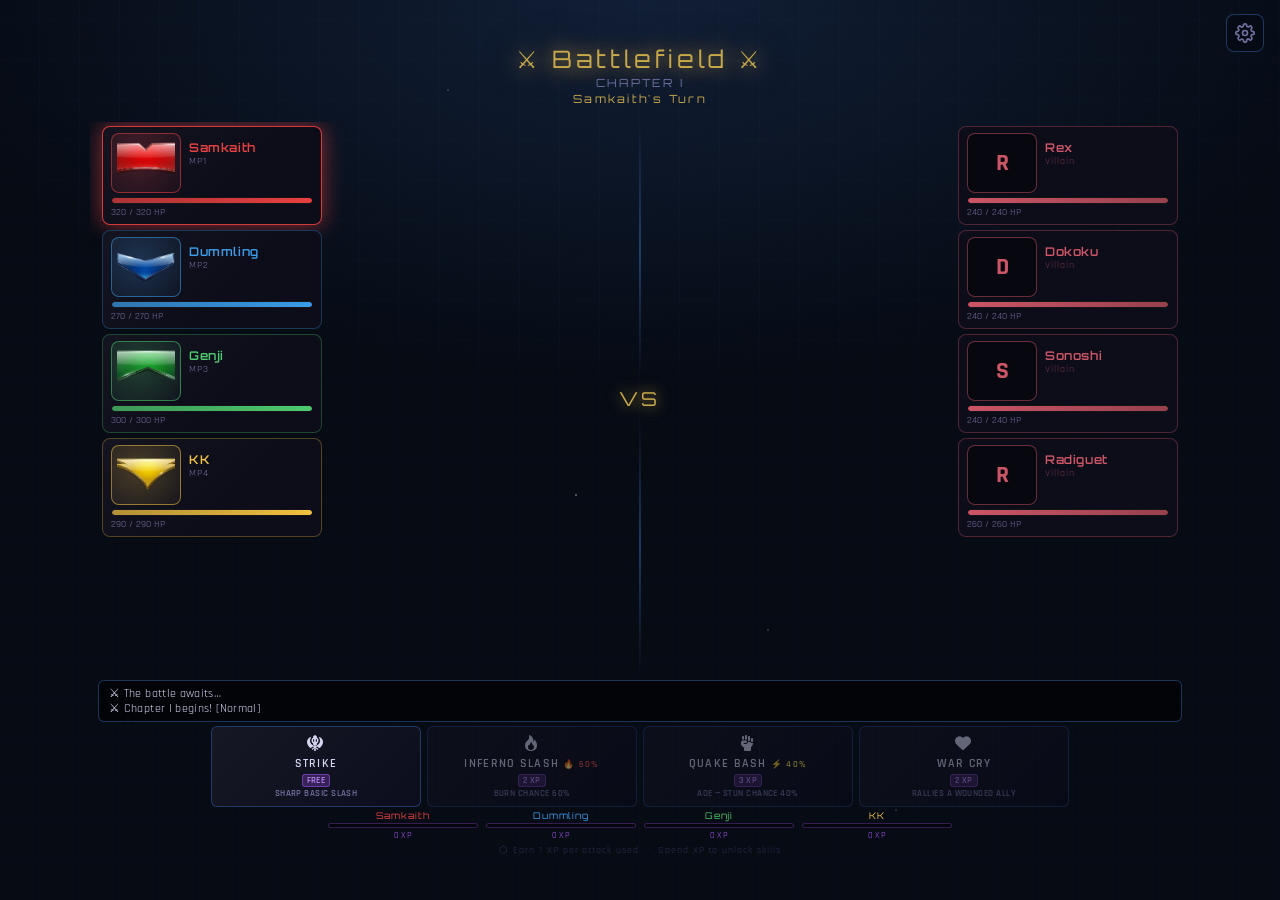
==== game.html @ 6bd19397 "Initial Commit" ====
<!doctype html>
<html lang="en">
<head>
  <meta charset="UTF-8" />
  <meta name="viewport" content="width=device-width, initial-scale=1.0" />
  <title>Battlefield</title>
  <link href="https://fonts.googleapis.com/css2?family=Orbitron:wght@700;900&family=Rajdhani:wght@400;600&display=swap" rel="stylesheet">
  <link rel="stylesheet" href="https://cdn.jsdelivr.net/npm/bootstrap-icons@1.11.3/font/bootstrap-icons.min.css">
  <link rel="stylesheet" href="https://cdnjs.cloudflare.com/ajax/libs/font-awesome/6.5.2/css/all.min.css">
  <link rel="stylesheet" href="style.css">
  
</head>
<body>
  <div id="game-title">⚔ Battlefield ⚔</div>
  <div id="level-display">CHAPTER I</div>
  <div id="turn-indicator">AWAITING BATTLE…</div>
  <div id="target-hint"></div>

  <!-- ARENA -->
  <div id="arena">

    <!-- HERO SIDE -->
    <div class="side-column" id="hero-team">

     
      <div class="static-hero-card" style="border-color:rgba(232,64,64,0.3);">
        <div class="unit-info-row">
          <div class="static-portrait" style="background:radial-gradient(circle at 40% 40%,rgba(232,64,64,0.25),rgba(232,64,64,0.05));border-color:rgba(232,64,64,0.6);"></div>
          <div>
            <div class="unit-name" style="color:#e84040">Samkaith</div>
            <div class="unit-class">MP1</div>
          </div>
        </div>
        <div class="hp-bar-wrap"><div class="static-hp-bar" style="width:100%;background:linear-gradient(90deg,#e84040bb,#e84040);"></div></div>
        <div class="hp-text">320 / 320 HP</div>
      </div>

      <!-- card 2: Dummling -->
      <div class="static-hero-card" style="border-color:rgba(58,155,232,0.3);">
        <div class="unit-info-row">
          <div class="static-portrait" style="background:radial-gradient(circle at 40% 40%,rgba(58,155,232,0.25),rgba(58,155,232,0.05));border-color:rgba(58,155,232,0.6);"></div>
          <div>
            <div class="unit-name" style="color:#3a9be8">Dummling</div>
            <div class="unit-class">MP2</div>
          </div>
        </div>
        <div class="hp-bar-wrap"><div class="static-hp-bar" style="width:100%;background:linear-gradient(90deg,#3a9be8bb,#3a9be8);"></div></div>
        <div class="hp-text">270 / 270 HP</div>
      </div>

      <!-- card 3: Genji -->
      <div class="static-hero-card" style="border-color:rgba(78,203,110,0.3);">
        <div class="unit-info-row">
          <div class="static-portrait" style="background:radial-gradient(circle at 40% 40%,rgba(78,203,110,0.25),rgba(78,203,110,0.05));border-color:rgba(78,203,110,0.6);"></div>
          <div>
            <div class="unit-name" style="color:#4ecb6e">Genji</div>
            <div class="unit-class">MP3</div>
          </div>
        </div>
        <div class="hp-bar-wrap"><div class="static-hp-bar" style="width:100%;background:linear-gradient(90deg,#4ecb6ebb,#4ecb6e);"></div></div>
        <div class="hp-text">300 / 300 HP</div>
      </div>

      <!-- card 4: KK -->
      <div class="static-hero-card" style="border-color:rgba(240,192,64,0.3);">
        <div class="unit-info-row">
          <div class="static-portrait" style="background:radial-gradient(circle at 40% 40%,rgba(240,192,64,0.25),rgba(240,192,64,0.05));border-color:rgba(240,192,64,0.6);"></div>
          <div>
            <div class="unit-name" style="color:#f0c040">KK</div>
            <div class="unit-class">MP4</div>
          </div>
        </div>
        <div class="hp-bar-wrap"><div class="static-hp-bar" style="width:100%;background:linear-gradient(90deg,#f0c040bb,#f0c040);"></div></div>
        <div class="hp-text">290 / 290 HP</div>
      </div>

    </div><!-- /#hero-team -->

    <!-- VS -->
    <div id="vs-divider">
      <div class="vs-line"></div>
      <div class="vs-text">VS</div>
      <div class="vs-line"></div>
    </div>

    <!-- ENEMY SIDE -->
    <div class="side-column" id="enemy-team">

      <!-- Static enemy card: Dark Minion -->
      <div class="static-enemy-card" style="border-color:rgba(204,85,102,0.3);">
        <div class="unit-info-row">
          <div class="static-portrait" style="color:#cc5566;font-family:'Cinzel',serif;font-size:1.4rem;font-weight:700;border-color:rgba(204,85,102,0.4);">R</div>
          <div>
            <div class="unit-name" style="color:#cc5566">Rex</div>
            <div class="unit-class">Villain</div>
          </div>
        </div>
        <div class="hp-bar-wrap"><div class="static-hp-bar" style="width:100%;background:linear-gradient(90deg,var(--hp-green),var(--hp-green)cc);"></div></div>
        <div class="hp-text">240 / 240 HP</div>
      </div>

       <div class="static-enemy-card" style="border-color:rgba(204,85,102,0.3);">
        <div class="unit-info-row">
          <div class="static-portrait" style="color:#cc5566;font-family:'Cinzel',serif;font-size:1.4rem;font-weight:700;border-color:rgba(204,85,102,0.4);">D</div>
          <div>
            <div class="unit-name" style="color:#cc5566">Dokoku</div>
            <div class="unit-class">Villain</div>
          </div>
        </div>
        <div class="hp-bar-wrap"><div class="static-hp-bar" style="width:100%;background:linear-gradient(90deg,var(--hp-green),var(--hp-green)cc);"></div></div>
        <div class="hp-text">240 / 240 HP</div>
      </div>

       <div class="static-enemy-card" style="border-color:rgba(204,85,102,0.3);">
        <div class="unit-info-row">
          <div class="static-portrait" style="color:#cc5566;font-family:'Cinzel',serif;font-size:1.4rem;font-weight:700;border-color:rgba(204,85,102,0.4);">S</div>
          <div>
            <div class="unit-name" style="color:#cc5566">Sonoshi</div>
            <div class="unit-class">Villain</div>
          </div>
        </div>
        <div class="hp-bar-wrap"><div class="static-hp-bar" style="width:100%;background:linear-gradient(90deg,var(--hp-green),var(--hp-green)cc);"></div></div>
        <div class="hp-text">240 / 240 HP</div>
      </div>

       <div class="static-enemy-card" style="border-color:rgba(204,85,102,0.3);">
        <div class="unit-info-row">
          <div class="static-portrait" style="color:#cc5566;font-family:'Cinzel',serif;font-size:1.4rem;font-weight:700;border-color:rgba(204,85,102,0.4);">R</div>
          <div>
            <div class="unit-name" style="color:#cc5566">Radiguet</div>
            <div class="unit-class">Villain</div>
          </div>
        </div>
        <div class="hp-bar-wrap"><div class="static-hp-bar" style="width:100%;background:linear-gradient(90deg,var(--hp-green),var(--hp-green)cc);"></div></div>
        <div class="hp-text">240 / 240 HP</div>
      </div>

    </div>
  </div>

  <!-- ===== BATTLE LOG ===== -->
  <div id="battle-log">
    <div id="log-box">
      <div class="log-line" style="opacity:1;transform:none;">⚔ The battle awaits…</div>
    </div>
  </div>

  <!-- ===== SKILL BAR ===== -->
  <div id="skill-bar">
    <!-- Static skill buttons (always visible, just look inert without JS) -->
    <button class="action-btn" id="btn0">
     <i class="fa-solid fa-khanda"></i>
      <span class="skill-name">Attack</span>
      <span class="xp-cost">FREE</span>
      <span class="skill-desc"></span>
    </button>
    <button class="action-btn" id="btn1">
      <i class="bi bi-fire"></i>
      <span class="skill-name">Skill 1</span>
      <span class="xp-cost">2 XP</span>
      <span class="skill-desc"></span>
    </button>
    <button class="action-btn" id="btn2">
     <i class="fa-solid fa-hand-fist"></i>
      <span class="skill-name">Skill 2</span>
      <span class="xp-cost">3 XP</span>
      <span class="skill-desc"></span>
    </button>
    <button class="action-btn" id="btn3">
      <i class="fa-solid fa-heart"></i>
      <span class="skill-name">Skill 3</span>
      <span class="xp-cost">2 XP</span>
      <span class="skill-desc"></span>
    </button>
  </div>

  <!-- ===== XP PANEL ===== -->
  <div id="xp-panel">
    <div class="hero-xp-wrap">
      <div class="hero-xp-label" style="color:#e84040">Samkaith</div>
      <div class="xp-bar-wrap"><div class="xp-bar" style="width:0%"></div></div>
      <div class="xp-count">0 XP</div>
    </div>
    <div class="hero-xp-wrap">
      <div class="hero-xp-label" style="color:#3a9be8">Dummling</div>
      <div class="xp-bar-wrap"><div class="xp-bar" style="width:0%"></div></div>
      <div class="xp-count">0 XP</div>
    </div>
    <div class="hero-xp-wrap">
      <div class="hero-xp-label" style="color:#4ecb6e">Genji</div>
      <div class="xp-bar-wrap"><div class="xp-bar" style="width:0%"></div></div>
      <div class="xp-count">0 XP</div>
    </div>
    <div class="hero-xp-wrap">
      <div class="hero-xp-label" style="color:#f0c040">KK</div>
      <div class="xp-bar-wrap"><div class="xp-bar" style="width:0%"></div></div>
      <div class="xp-count">0 XP</div>
    </div>
  </div>

  <div id="xp-footer">⬡ Earn 1 XP per attack used &nbsp;·&nbsp; Spend XP to unlock skills</div>


<script src="script.js"></script>
</body>
</html>
---- style.css ----
@import url("https://fonts.googleapis.com/css2?family=Orbitron:wght@700;900&family=Rajdhani:wght@400;600&display=swap");

:root {
  --dark: #060b14;
  --card-bg: rgba(10, 20, 40, 0.85);
  --blue: #4f8ef7;
  --blue-glow: #4f8ef755;
  --border: rgba(79, 142, 247, 0.35);

  --samkaith: #f74f4f;
  --dummling: #4f8ef7;
  --genji: #4ff7a0;
  --kk: #f7e24f;

  --bg: #060b14;
  --panel: #0d0d1a;
  --panel2: #0a0a16;
  --border2: #252545;
  --gold: #c8a84b;
  --gold-light: #f0c060;
  --gold-glow: #f0c060;
  --red: #e84040;
  --green: #4ecb6e;
  --yellow: #f0c040;
  --purple: #a855f7;
  --hp-green: #3ecf6e;
  --hp-red: #e84040;
  --text: #d4d4f0;
  --text-dim: #7070a0;
  --text-muted: #2e2e50;
  --xp-color: #a855f7;
  --xp-glow: #c084fc;

  --silver: #b0bec5;
  --bronze: #cd7c3a;
}

*,
*::before,
*::after {
  box-sizing: border-box;
  margin: 0;
  padding: 0;
}

/* ══════════════════════════════════════════
   BODY — fullscreen, no scroll for game page
   ══════════════════════════════════════════ */
body {
  min-height: 100vh;
  display: flex;
  flex-direction: column;
  align-items: center;
  justify-content: center;
  background-color: var(--dark);
  background-image:
    radial-gradient(
      ellipse 80% 60% at 50% 0%,
      rgba(79, 142, 247, 0.15) 0%,
      transparent 70%
    ),
    repeating-linear-gradient(
      0deg,
      transparent,
      transparent 39px,
      rgba(79, 142, 247, 0.04) 40px
    ),
    repeating-linear-gradient(
      90deg,
      transparent,
      transparent 39px,
      rgba(79, 142, 247, 0.04) 40px
    );
  font-family: "Rajdhani", sans-serif;
  padding: 40px 20px;
}

/* Game page overrides — add class="game-page" to <body> in battlefield.html */
body.game-page {
  height: 100vh;
  max-height: 100vh;
  overflow: hidden;
  justify-content: flex-start;
  padding: 6px 10px;
}

/* Starfield */
body::before {
  content: "";
  position: fixed;
  inset: 0;
  background-image:
    radial-gradient(1px 1px at 20% 30%, white, transparent),
    radial-gradient(1px 1px at 60% 70%, rgba(255,255,255,0.6), transparent),
    radial-gradient(1px 1px at 80% 15%, rgba(255,255,255,0.5), transparent),
    radial-gradient(1px 1px at 10% 80%, rgba(255,255,255,0.4), transparent),
    radial-gradient(1px 1px at 45% 55%, white, transparent),
    radial-gradient(1px 1px at 90% 40%, rgba(255,255,255,0.7), transparent),
    radial-gradient(1px 1px at 35% 10%, rgba(255,255,255,0.5), transparent),
    radial-gradient(1px 1px at 70% 90%, rgba(255,255,255,0.4), transparent);
  pointer-events: none;
  z-index: 0;
}

/* ══════════════════════════════════════════
   ANIMATIONS
   ══════════════════════════════════════════ */
@keyframes fadeUp {
  from { opacity: 0; transform: translateY(16px); }
  to   { opacity: 1; transform: translateY(0); }
}
@keyframes spinSlow {
  to { transform: rotate(360deg); }
}
@keyframes pulse {
  0%,100% { transform: scale(1); opacity: 1; }
  50%      { transform: scale(1.1); opacity: 0.8; }
}

/* ══════════════════════════════════════════
   HEADINGS
   ══════════════════════════════════════════ */
h1 {
  font-family: "Orbitron", sans-serif;
  font-weight: 900;
  font-size: 1.6rem;
  letter-spacing: 0.08em;
  color: #fff;
  text-shadow: 0 0 20px var(--blue), 0 0 40px rgba(79,142,247,0.4);
  margin-bottom: 8px;
  animation: fadeUp 0.7s 0.1s ease both;
}
h1.title {
  font-size: 2rem;
  letter-spacing: 0.06em;
  margin-bottom: 48px;
  animation: fadeUp 0.5s 0.1s ease both;
}

/* ══════════════════════════════════════════
   MENU CARD
   ══════════════════════════════════════════ */
.menu {
  position: relative;
  z-index: 1;
  background: var(--card-bg);
  border: 1px solid var(--border);
  border-radius: 16px;
  padding: 40px 36px 36px;
  width: 320px;
  text-align: center;
  backdrop-filter: blur(16px);
  box-shadow:
    0 0 0 1px rgba(79,142,247,0.1),
    0 0 40px rgba(79,142,247,0.12),
    0 24px 60px rgba(0,0,0,0.6);
  animation: fadeUp 0.7s ease both;
}
.menu::before, .menu::after {
  content: "";
  position: absolute;
  width: 18px; height: 18px;
  border-color: var(--blue); border-style: solid;
}
.menu::before { top:-1px; left:-1px; border-width:2px 0 0 2px; border-radius:2px 0 0 0; }
.menu::after  { bottom:-1px; right:-1px; border-width:0 2px 2px 0; border-radius:0 0 2px 0; }

.subtitle {
  font-size: 0.75rem;
  letter-spacing: 0.25em;
  text-transform: uppercase;
  color: rgba(79,142,247,0.7);
  margin-bottom: 28px;
  animation: fadeUp 0.7s 0.2s ease both;
}

.img-wrapper {
  margin: 0 auto 28px;
  width: 160px; height: 160px;
  border-radius: 50%;
  border: 1.5px solid var(--border);
  display: flex; align-items: center; justify-content: center;
  background: radial-gradient(circle, rgba(79,142,247,0.12) 0%, transparent 70%);
  box-shadow: 0 0 24px var(--blue-glow);
  animation: fadeUp 0.7s 0.3s ease both;
}
.img-wrapper img {
  width: 130px;
  border-radius: 50%;
  filter: drop-shadow(0 0 12px rgba(79,142,247,0.5));
}

/* ══════════════════════════════════════════
   MENU BUTTONS
   ══════════════════════════════════════════ */
ul { list-style:none; display:flex; flex-direction:column; gap:12px; }
li { animation: fadeUp 0.6s ease both; }
li:nth-child(1) { animation-delay: 0.4s; }
li:nth-child(2) { animation-delay: 0.5s; }

.button, input {
  width: 100%;
  padding: 13px 20px;
  font-family: "Orbitron", sans-serif;
  font-weight: 700; font-size: 0.7rem;
  letter-spacing: 0.15em; text-transform: uppercase;
  color: #fff;
  background: linear-gradient(135deg, rgba(79,142,247,0.2) 0%, rgba(79,142,247,0.08) 100%);
  border: 1px solid rgba(79,142,247,0.5);
  border-radius: 8px; cursor: pointer;
  position: relative; overflow: hidden;
  transition: all 0.25s ease;
}
.button::before {
  content: ""; position: absolute; inset: 0;
  background: linear-gradient(135deg, rgba(79,142,247,0.35), rgba(79,142,247,0.1));
  opacity: 0; transition: opacity 0.25s ease;
}
.button:hover {
  border-color: var(--blue);
  box-shadow: 0 0 20px var(--blue-glow), inset 0 0 20px rgba(79,142,247,0.05);
  transform: translateY(-1px); color: #fff;
}
.button:hover::before { opacity: 1; }
.button:active { transform: translateY(0); box-shadow: 0 0 10px var(--blue-glow); }
.button span { position: relative; z-index: 1; }

/* ══════════════════════════════════════════
   HERO CARDS (menu/select pages)
   ══════════════════════════════════════════ */
.hero-row { display:flex; gap:24px; flex-wrap:wrap; justify-content:center; }

.hero-card {
  --accent: var(--blue);
  position: relative; width: 180px;
  background: var(--card-bg);
  border: 1px solid color-mix(in srgb, var(--accent) 30%, transparent);
  border-radius: 14px; padding: 28px 20px 22px;
  text-align: center; backdrop-filter: blur(12px);
  cursor: pointer;
  transition: transform 0.25s ease, box-shadow 0.25s ease, border-color 0.25s ease;
  animation: fadeUp 0.6s ease both;
}
.hero-card:nth-child(1) { animation-delay: 0.2s; }
.hero-card:nth-child(2) { animation-delay: 0.3s; }
.hero-card:nth-child(3) { animation-delay: 0.4s; }
.hero-card:nth-child(4) { animation-delay: 0.5s; }
.hero-card::before, .hero-card::after {
  content: ""; position: absolute;
  width: 12px; height: 12px;
  border-color: var(--accent); border-style: solid; transition: border-color 0.25s;
}
.hero-card::before { top:-1px; left:-1px; border-width:2px 0 0 2px; border-radius:2px 0 0 0; }
.hero-card::after  { bottom:-1px; right:-1px; border-width:0 2px 2px 0; border-radius:0 0 2px 0; }
.hero-card:hover {
  transform: translateY(-6px);
  border-color: color-mix(in srgb, var(--accent) 70%, transparent);
  box-shadow: 0 0 30px color-mix(in srgb, var(--accent) 25%, transparent), 0 16px 40px rgba(0,0,0,0.5);
}
.hero-card.samkaith { --accent: var(--samkaith); }
.hero-card.dummling { --accent: var(--dummling); }
.hero-card.genji    { --accent: var(--genji); }
.hero-card.kk       { --accent: var(--kk); }

.hero-image { width:120px; height:120px; margin:0 auto 16px; display:flex; align-items:center; justify-content:center; }
.hero-image img {
  width:100%; height:100%; object-fit:contain;
  image-rendering: pixelated; image-rendering: crisp-edges;
  transition: transform 0.2s ease, filter 0.2s ease;
}
.hero-card:hover .hero-image img { transform: scale(1.15); }
.hero-card.samkaith:hover .hero-image img { filter: drop-shadow(0 0 18px #ff4d4d); }
.hero-card.dummling:hover .hero-image img { filter: drop-shadow(0 0 18px #4f8ef7); }
.hero-card.genji:hover    .hero-image img { filter: drop-shadow(0 0 18px #4ff7a0); }
.hero-card.kk:hover       .hero-image img { filter: drop-shadow(0 0 18px #ffd54d); }

.hero-card h2 {
  font-family: "Orbitron", sans-serif;
  font-size: 0.85rem; font-weight: 700;
  letter-spacing: 0.1em; color: #fff;
  margin-bottom: 16px; text-transform: uppercase;
}
.hero-card button {
  width: 100%; padding: 9px 0;
  font-family: "Orbitron", sans-serif;
  font-size: 0.65rem; font-weight: 700;
  letter-spacing: 0.2em; text-transform: uppercase;
  color: var(--accent);
  background: color-mix(in srgb, var(--accent) 12%, transparent);
  border: 1px solid color-mix(in srgb, var(--accent) 50%, transparent);
  border-radius: 6px; cursor: pointer;
  transition: background 0.2s ease, box-shadow 0.2s ease, color 0.2s ease;
}
.hero-card button:hover {
  background: color-mix(in srgb, var(--accent) 25%, transparent);
  box-shadow: 0 0 14px color-mix(in srgb, var(--accent) 35%, transparent);
  color: #fff;
}
.hero-card button:active { transform: scale(0.97); }

.back-link {
  margin-top: 44px;
  font-family: "Orbitron", sans-serif;
  font-size: 0.6rem; letter-spacing: 0.25em; text-transform: uppercase;
  color: rgba(79,142,247,0.5); text-decoration: none;
  transition: color 0.2s;
  animation: fadeUp 0.6s 0.6s ease both;
}
.back-link:hover { color: var(--blue); }

/* ══════════════════════════════════════════
   GAME PAGE HEADER
   ══════════════════════════════════════════ */
#game-title {
  font-family: "Orbitron", sans-serif;
  font-size: clamp(0.9rem, 2.2vw, 1.5rem);
  color: var(--gold);
  text-shadow: 0 0 20px var(--gold), 0 0 40px rgba(200,168,75,0.5);
  letter-spacing: 0.15em;
  padding: 4px 0 2px;
  z-index: 1; position: relative;
}
#level-display {
  font-family: "Orbitron", sans-serif;
  font-size: 0.7rem;
  color: var(--text-dim);
  letter-spacing: 0.2em;
  margin-bottom: 2px;
  z-index: 1; position: relative;
}

/* ══════════════════════════════════════════
   TURN INDICATOR
   ══════════════════════════════════════════ */
#turn-indicator {
  font-family: "Orbitron", sans-serif;
  font-size: 0.7rem; letter-spacing: 0.2em;
  color: var(--gold);
  margin-bottom: 2px; text-align: center;
  z-index: 1; position: relative; min-height: 1.1em;
}
#target-hint {
  font-size: 0.7rem; color: var(--hp-red);
  letter-spacing: 0.1em; text-align: center;
  z-index: 1; position: relative;
  min-height: 1.1em; margin-bottom: 2px;
  animation: blinkAnim 0.7s infinite alternate;
}
@keyframes blinkAnim { from { opacity:1; } to { opacity:0.4; } }

/* ══════════════════════════════════════════
   ARENA
   ══════════════════════════════════════════ */
#arena {
  display: flex;
  align-items: stretch;
  justify-content: center;
  gap: 0;
  width: 100%; max-width: 1100px;
  padding: 0 6px;
  z-index: 1; position: relative;
  flex: 1;               /* fills remaining vertical space */
  overflow: hidden;
}

.side-column {
  display: flex;
  flex-direction: column;
  gap: 5px;
  flex: 1;
  padding: 4px 6px;
}
#hero-team  { align-items: flex-start; }
#enemy-team { align-items: flex-end; }

.unit-info-row {
  display: flex; align-items: center;
  gap: 8px; margin-bottom: 4px;
}
.unit-name  { font-family:"Orbitron",sans-serif; font-size:0.75rem; font-weight:600; letter-spacing:0.05em; }
.unit-class { font-size:0.6rem; color:var(--text-dim); letter-spacing:0.1em; }

/* ══════════════════════════════════════════
   HP BAR
   ══════════════════════════════════════════ */
.hp-bar-wrap {
  background: rgba(0,0,0,0.5);
  border-radius: 4px; height: 7px;
  overflow: hidden;
  border: 1px solid rgba(255,255,255,0.05);
}
.hp-bar {
  height: 100%; border-radius: 4px;
  transition: width 0.6s cubic-bezier(0.4,0,0.2,1);
  position: relative;
}
.hp-bar::after {
  content: '';
  position: absolute; top:0; left:0; right:0; height:40%;
  background: rgba(255,255,255,0.2); border-radius:4px;
}
.hp-text { font-size:0.6rem; color:var(--text-dim); margin-top:2px; font-variant-numeric:tabular-nums; }

/* ══════════════════════════════════════════
   VS DIVIDER
   ══════════════════════════════════════════ */
#vs-divider {
  display: flex; flex-direction: column; align-items: center;
  justify-content: center; padding: 0 10px; gap: 6px; z-index: 2;
}
.vs-text {
  font-family:"Orbitron",sans-serif; font-size:1.2rem;
  color:var(--gold); text-shadow:0 0 15px var(--gold); letter-spacing:0.2em;
}
.vs-line {
  width: 2px; flex: 1;
  background: linear-gradient(to bottom, transparent, var(--border), transparent);
  max-height: 260px;
}

/* ══════════════════════════════════════════
   BATTLE LOG
   ══════════════════════════════════════════ */
#battle-log {
  width: 100%; max-width: 1100px;
  padding: 0 8px;
  z-index: 1; position: relative;
  margin: 4px 0;
}
#log-box {
  background: rgba(0,0,0,0.6);
  border: 1px solid var(--border);
  border-radius: 6px; padding: 5px 10px;
  min-height: 36px; max-height: 52px;
  overflow-y: auto;
  font-size: 0.75rem;
  color: var(--text); letter-spacing: 0.03em;
}
.log-line {
  opacity: 0; transform: translateY(4px);
  animation: logFadeIn 0.3s forwards;
}
@keyframes logFadeIn { to { opacity:1; transform:translateY(0); } }

/* ══════════════════════════════════════════
   SKILL BAR
   ══════════════════════════════════════════ */
#skill-bar {
  width: 100%; max-width: 1100px;
  padding: 0 8px 3px;
  z-index: 1; position: relative;
  display: flex; flex-wrap: wrap; gap: 6px; justify-content: center;
}
.action-btn {
  flex: 1 1 140px; max-width: 210px;
  padding: 7px 6px;
  background: rgba(15,15,30,0.9);
  border: 1px solid var(--border); border-radius: 6px;
  color: var(--text); font-family:"Rajdhani",sans-serif;
  font-size: 0.8rem; font-weight: 600; letter-spacing: 0.1em;
  cursor: pointer; position: relative; overflow: hidden;
  transition: all 0.2s; text-transform: uppercase;
}
.action-btn::before {
  content: ''; position: absolute; inset: 0;
  background: linear-gradient(135deg, rgba(255,255,255,0.04), transparent);
  pointer-events: none;
}
.action-btn .skill-icon { font-size:1rem; display:block; margin-bottom:1px; }
.action-btn .skill-name { display:block; font-size:0.75rem; }
.action-btn .skill-desc { display:block; font-size:0.57rem; color:var(--text-dim); letter-spacing:0.05em; margin-top:1px; }
.xp-cost {
  display: inline-block;
  background: rgba(168,85,247,0.25);
  border: 1px solid rgba(168,85,247,0.5);
  border-radius: 3px; padding: 0 4px;
  font-size: 0.55rem; color: var(--xp-glow);
  letter-spacing: 0.05em; margin-top: 2px;
}
.action-btn:hover:not(:disabled) {
  background: rgba(200,168,75,0.1); border-color: var(--gold);
  transform: translateY(-2px); box-shadow: 0 4px 15px rgba(200,168,75,0.2);
}
.action-btn:active:not(:disabled) { transform: translateY(0); }
.action-btn:disabled { opacity: 0.4; cursor: not-allowed; }

/* ══════════════════════════════════════════
   XP PANEL
   ══════════════════════════════════════════ */
#xp-panel {
  display: flex; gap: 8px; flex-wrap: wrap; justify-content: center;
  width: 100%; max-width: 1100px;
  padding: 0 8px 3px;
  z-index: 1; position: relative;
}
.hero-xp-wrap { display:flex; flex-direction:column; align-items:center; gap:2px; flex:1; min-width:70px; max-width:150px; }
.hero-xp-label { font-size:0.57rem; color:var(--text-dim); letter-spacing:0.1em; font-family:"Orbitron",sans-serif; }
.xp-bar-wrap { width:100%; height:5px; background:rgba(0,0,0,0.5); border-radius:4px; border:1px solid rgba(168,85,247,0.3); overflow:hidden; }
.xp-bar { height:100%; background:linear-gradient(90deg,var(--xp-color),var(--xp-glow)); border-radius:4px; transition:width 0.4s cubic-bezier(0.4,0,0.2,1); position:relative; }
.xp-bar::after { content:''; position:absolute; top:0; left:0; right:0; height:40%; background:rgba(255,255,255,0.3); border-radius:4px; }
.xp-count { font-size:0.55rem; color:var(--xp-color); letter-spacing:0.05em; }

#xp-footer {
  width: 100%; max-width: 1100px;
  padding: 0 8px 4px;
  z-index: 1; position: relative; text-align: center;
  font-size: 0.6rem; color: var(--text-muted); letter-spacing: 0.1em;
}

/* ══════════════════════════════════════════
   TARGETING
   ══════════════════════════════════════════ */
@keyframes targetPulse {
  from { box-shadow: 0 0 8px rgba(232,64,64,0.3); }
  to   { box-shadow: 0 0 20px rgba(232,64,64,0.7); }
}

/* ══════════════════════════════════════════
   DAMAGE FLOATS
   ══════════════════════════════════════════ */
.dmg-float {
  position: absolute; top: 0; left: 50%; transform: translateX(-50%);
  font-family: "Orbitron", sans-serif; font-size: 1.2rem; font-weight: 700;
  pointer-events: none; z-index: 100;
  animation: floatUp 1.2s forwards; white-space: nowrap;
}
.dmg-float.heal   { color: var(--hp-green); text-shadow: 0 0 10px var(--hp-green); }
.dmg-float.damage { color: #ff4444; text-shadow: 0 0 10px #ff4444; }
.dmg-float.crit   { color: #ffcc00; text-shadow: 0 0 15px #ffcc00; font-size: 1.6rem; }
.dmg-float.miss   { color: var(--text-dim); font-size: 0.9rem; }
.dmg-float.xp     { color: var(--xp-glow); text-shadow: 0 0 10px var(--xp-color); font-size: 0.9rem; }
@keyframes floatUp {
  0%   { opacity:1; transform:translateX(-50%) translateY(0) scale(1); }
  20%  { opacity:1; transform:translateX(-50%) translateY(-14px) scale(1.2); }
  100% { opacity:0; transform:translateX(-50%) translateY(-55px) scale(0.8); }
}

/* ══════════════════════════════════════════
   VISUAL FX
   ══════════════════════════════════════════ */
.skill-flash { position:fixed; inset:0; pointer-events:none; z-index:999; opacity:0; animation:flashAnim 0.4s ease-out; }
@keyframes flashAnim { 0% { opacity:0.4; } 100% { opacity:0; } }

@keyframes shakeAnim {
  0%,100% { transform:translateX(0); }
  20% { transform:translateX(-8px) rotate(-1deg); }
  40% { transform:translateX(8px) rotate(1deg); }
  60% { transform:translateX(-5px); }
  80% { transform:translateX(5px); }
}
.hit-shake { animation: shakeAnim 0.4s ease-out !important; }

/* ══════════════════════════════════════════
   OVERLAY (victory / defeat)
   ══════════════════════════════════════════ */
#overlay {
  display: none; position: fixed; inset: 0;
  background: rgba(0,0,0,0.85);
  z-index: 500; align-items: center; justify-content: center;
  flex-direction: column; gap: 24px;
}
#overlay.show { display: flex; animation: fadeIn 0.5s; }
@keyframes fadeIn { from { opacity:0; } to { opacity:1; } }
#overlay-title {
  font-family: "Orbitron", sans-serif;
  font-size: clamp(2rem,6vw,4rem); text-align: center;
  animation: titlePulse 1.5s infinite alternate;
}
@keyframes titlePulse {
  from { text-shadow: 0 0 20px currentColor; }
  to   { text-shadow: 0 0 60px currentColor, 0 0 100px currentColor; }
}
#overlay-btn {
  padding: 14px 40px;
  font-family: "Orbitron", sans-serif; font-size: 1rem;
  letter-spacing: 0.15em; background: transparent;
  border: 2px solid var(--gold); color: var(--gold);
  border-radius: 4px; cursor: pointer;
  transition: all 0.2s; text-transform: uppercase;
}
#overlay-btn:hover { background: var(--gold); color: var(--bg); }

/* ══════════════════════════════════════════
   XP TOAST
   ══════════════════════════════════════════ */
.xp-toast {
  position: fixed; bottom: 80px; left: 50%; transform: translateX(-50%);
  background: rgba(168,85,247,0.2); border: 1px solid rgba(168,85,247,0.6);
  color: var(--xp-glow); padding: 5px 14px; border-radius: 20px;
  font-size: 0.78rem; letter-spacing: 0.1em; pointer-events: none;
  z-index: 200; animation: toastPop 1.5s forwards;
}
@keyframes toastPop {
  0%   { opacity:0; transform:translateX(-50%) translateY(10px); }
  20%  { opacity:1; transform:translateX(-50%) translateY(0); }
  80%  { opacity:1; }
  100% { opacity:0; transform:translateX(-50%) translateY(-10px); }
}

/* ══════════════════════════════════════════
   BATTLE CARDS  ← KEY SECTION
   portrait padding + image fit fixed here
   ══════════════════════════════════════════ */
.static-hero-card {
  width: 100%; max-width: 220px;
  background: var(--panel); border: 1px solid var(--border);
  border-radius: 8px; padding: 6px 8px;
  position: relative; overflow: hidden;
}
.static-hero-card::before {
  content: ''; position: absolute; inset: 0;
  background: linear-gradient(135deg, rgba(255,255,255,0.03) 0%, transparent 60%);
  pointer-events: none;
}
.static-enemy-card {
  width: 100%; max-width: 220px; margin-left: auto;
  background: var(--panel); border: 1px solid var(--border);
  border-radius: 8px; padding: 6px 8px;
  position: relative; overflow: hidden;
}

/* ── Portrait box — spacing between image and border ── */
.static-portrait {
  width: 70px;
  height: 60px;
  border-radius: 8px;
  background: rgba(0,0,0,0.4);
  border: 1px solid rgba(255,255,255,0.1);
  display: flex;
  align-items: center;
  justify-content: center;
  font-size: 1.6rem;
  flex-shrink: 0;
  overflow: hidden;
  padding: 5px;          /* ← space between image and border */
  position: relative;
}

/* ── Image inside portrait ── */
.static-portrait img {
  width: 100%;
  height: 100%;
  object-fit: cover;
  object-position: center top;
  border-radius: 4px;    /* ← slightly rounded inside */
  display: block;
}

.static-hp-bar { height: 100%; border-radius: 4px; }
.js-only { display: none; }

@media (max-width: 600px) {
  .unit-card, .static-hero-card, .static-enemy-card { max-width: 100%; }
  .action-btn { flex: 1 1 110px; font-size: 0.7rem; }
  .static-portrait { width: 56px; height: 56px; }
}

/* ══════════════════════════════════════════
   NAV BAR
   ══════════════════════════════════════════ */
nav {
  position: relative; z-index: 10;
  width: 100%; max-width: 860px;
  display: flex; align-items: center; justify-content: space-between;
  padding: 20px 24px;
  border-bottom: 1px solid var(--border);
}
.nav-back {
  font-family: "Orbitron", sans-serif;
  font-size: 0.7rem; letter-spacing: 0.25em;
  color: var(--text-dim); text-decoration: none;
  text-transform: uppercase;
  display: flex; align-items: center; gap: 8px;
  transition: color 0.2s;
}
.nav-back:hover { color: var(--gold); }
.nav-back::before {
  content: ''; display: block;
  width: 18px; height: 1px;
  background: currentColor; transition: width 0.2s;
}
.nav-back:hover::before { width: 24px; }
.nav-title {
  font-family: "Orbitron", sans-serif;
  font-size: 0.85rem; color: var(--gold);
  letter-spacing: 0.2em;
  text-shadow: 0 0 15px rgba(200,168,75,0.4);
}

/* ══════════════════════════════════════════
   PAGE HEADERS (settings / about / etc)
   ══════════════════════════════════════════ */
.page-header {
  position: relative; z-index: 1;
  width: 100%; max-width: 860px;
  padding: 48px 24px 32px; text-align: center;
}
.page-eyebrow {
  font-family: "Orbitron", sans-serif;
  font-size: 0.65rem; letter-spacing: 0.45em; text-transform: uppercase;
  color: var(--text-muted); margin-bottom: 12px;
}
.page-title {
  font-family: "Orbitron", sans-serif;
  font-size: clamp(1.6rem,4vw,2.8rem);
  color: var(--gold-light);
  text-shadow: 0 0 30px rgba(200,168,75,0.4);
  letter-spacing: 0.1em; margin-bottom: 10px;
}
.page-sub { font-size: 0.9rem; color: var(--text-dim); letter-spacing: 0.08em; }

/* ══════════════════════════════════════════
   SETTINGS PAGE
   ══════════════════════════════════════════ */
.settings-wrap {
  position: relative; z-index: 1;
  width: 100%; max-width: 860px;
  padding: 0 24px 60px;
  display: flex; flex-direction: column; gap: 12px;
}
.section-header {
  display: flex; align-items: center; gap: 12px;
  margin-top: 24px; margin-bottom: 4px;
}
.section-header-line { flex:1; height:1px; background:var(--border); }
.section-header-label {
  font-family: "Orbitron", sans-serif;
  font-size: 0.62rem; letter-spacing: 0.4em;
  color: var(--text-muted); text-transform: uppercase; white-space: nowrap;
}
.setting-row {
  background: var(--panel); border: 1px solid var(--border);
  border-radius: 8px; padding: 18px 22px;
  display: flex; align-items: center; gap: 20px;
  transition: border-color 0.2s;
  opacity: 0; transform: translateX(-12px);
  animation: slideIn 0.4s forwards;
}
.setting-row:hover { border-color: var(--border2); }
.setting-icon { font-size:1.3rem; width:36px; text-align:center; flex-shrink:0; filter:drop-shadow(0 0 6px var(--accent,var(--gold))); }
.setting-info { flex:1; min-width:0; }
.setting-name { font-family:"Orbitron",sans-serif; font-size:0.82rem; font-weight:600; letter-spacing:0.1em; color:var(--text); margin-bottom:3px; }
.setting-desc { font-size:0.78rem; color:var(--text-dim); letter-spacing:0.04em; line-height:1.4; }
.setting-control { flex-shrink:0; display:flex; align-items:center; gap:10px; }

.slider-wrap { display:flex; align-items:center; gap:10px; }
.slider-val { font-family:"Orbitron",sans-serif; font-size:0.85rem; color:var(--accent,var(--gold)); min-width:36px; text-align:right; text-shadow:0 0 8px var(--accent,var(--gold)); }

input[type=range] {
  -webkit-appearance: none;
  width: 160px; height: 4px;
  border-radius: 2px; background: var(--border2);
  outline: none; cursor: pointer;
}
input[type=range]::-webkit-slider-thumb {
  -webkit-appearance: none;
  width:16px; height:16px; border-radius:50%;
  background: var(--accent,var(--gold));
  box-shadow: 0 0 8px var(--accent,var(--gold));
  cursor: pointer; transition: transform 0.15s;
}
input[type=range]::-webkit-slider-thumb:hover { transform: scale(1.25); }
input[type=range]::-moz-range-thumb {
  width:16px; height:16px; border-radius:50%;
  background: var(--accent,var(--gold));
  box-shadow: 0 0 8px var(--accent,var(--gold));
  border: none; cursor: pointer;
}

.toggle { position:relative; width:48px; height:26px; cursor:pointer; }
.toggle input { display:none; }
.toggle-track {
  position:absolute; inset:0;
  background:var(--border2); border-radius:13px;
  border:1px solid var(--border2);
  transition: background 0.25s, border-color 0.25s;
}
.toggle input:checked + .toggle-track { background:rgba(200,168,75,0.25); border-color:var(--gold); }
.toggle-thumb {
  position:absolute; top:3px; left:3px;
  width:18px; height:18px; border-radius:50%;
  background:var(--text-muted);
  transition: transform 0.25s, background 0.25s, box-shadow 0.25s;
}
.toggle input:checked ~ .toggle-thumb { transform:translateX(22px); background:var(--gold); box-shadow:0 0 8px var(--gold); }

.select-group { display:flex; gap:6px; }
.sel-btn {
  padding:6px 14px; border-radius:4px;
  border:1px solid var(--border2); background:transparent;
  color:var(--text-dim); font-family:"Orbitron",sans-serif;
  font-size:0.65rem; letter-spacing:0.15em; text-transform:uppercase;
  cursor:pointer; transition:all 0.2s;
}
.sel-btn:hover { border-color:var(--accent,var(--gold)); color:var(--text); }
.sel-btn.active {
  background:rgba(200,168,75,0.12); border-color:var(--accent,var(--gold));
  color:var(--accent,var(--gold)); text-shadow:0 0 8px var(--accent,var(--gold));
}

.lang-select {
  background:var(--panel2); border:1px solid var(--border2);
  border-radius:5px; color:var(--text);
  font-family:"Rajdhani",sans-serif; font-size:0.9rem;
  padding:7px 30px 7px 12px; cursor:pointer; outline:none;
  appearance:none; -webkit-appearance:none;
  background-image:url("data:image/svg+xml,%3Csvg xmlns='http://www.w3.org/2000/svg' width='10' height='6' viewBox='0 0 10 6'%3E%3Cpath d='M0 0l5 6 5-6z' fill='%236060a0'/%3E%3C/svg%3E");
  background-repeat:no-repeat; background-position:right 10px center;
  transition:border-color 0.2s;
}
.lang-select:focus { border-color:var(--gold); }

.save-row { display:flex; justify-content:flex-end; gap:12px; margin-top:20px; padding-top:24px; border-top:1px solid var(--border); }
.btn-reset {
  padding:12px 24px; background:transparent;
  border:1px solid var(--border2); border-radius:5px;
  color:var(--text-dim); font-family:"Orbitron",sans-serif;
  font-size:0.7rem; letter-spacing:0.2em; text-transform:uppercase;
  cursor:pointer; transition:all 0.2s;
}
.btn-reset:hover { border-color:var(--red); color:var(--red); }
.btn-save {
  padding:12px 32px; background:rgba(200,168,75,0.1);
  border:1px solid var(--gold); border-radius:5px;
  color:var(--gold-light); font-family:"Orbitron",sans-serif;
  font-size:0.7rem; letter-spacing:0.2em; text-transform:uppercase;
  cursor:pointer; transition:all 0.2s;
  text-shadow:0 0 8px rgba(200,168,75,0.4);
}
.btn-save:hover { background:var(--gold); color:var(--bg); text-shadow:none; box-shadow:0 0 20px rgba(200,168,75,0.4); }

#save-toast {
  position:fixed; bottom:32px; left:50%;
  transform:translateX(-50%) translateY(20px);
  background:rgba(78,203,110,0.15); border:1px solid rgba(78,203,110,0.4);
  color:#4ecb6e; padding:10px 24px; border-radius:6px;
  font-family:"Orbitron",sans-serif; font-size:0.7rem; letter-spacing:0.2em;
  opacity:0; transition:all 0.3s; pointer-events:none; z-index:100;
}
#save-toast.show { opacity:1; transform:translateX(-50%) translateY(0); }

@keyframes slideIn { to { opacity:1; transform:translateX(0); } }
.setting-row:nth-child(1) { animation-delay:0.05s; }
.setting-row:nth-child(2) { animation-delay:0.12s; }
.setting-row:nth-child(3) { animation-delay:0.19s; }
.setting-row:nth-child(4) { animation-delay:0.26s; }
.setting-row:nth-child(5) { animation-delay:0.33s; }
.setting-row:nth-child(6) { animation-delay:0.40s; }
.setting-row:nth-child(7) { animation-delay:0.47s; }

@media (max-width:580px) {
  .setting-row { flex-wrap:wrap; }
  .setting-control { width:100%; justify-content:flex-start; padding-left:56px; }
  input[type=range] { width:100%; }
  .select-group { flex-wrap:wrap; }
}

/* ══════════════════════════════════════════
   HERO DETAIL PAGE
   ══════════════════════════════════════════ */
.tab-anchor { position:absolute; width:0; height:0; overflow:hidden; pointer-events:none; }
.page-wrapper { position:relative; z-index:1; width:100%; max-width:900px; display:flex; flex-direction:column; align-items:center; gap:28px; }
.hero-tabs { display:flex; gap:10px; flex-wrap:wrap; justify-content:center; animation:fadeUp 0.6s 0.1s ease both; }
.tab-link {
  font-family:"Orbitron",sans-serif; font-size:0.6rem; font-weight:700;
  letter-spacing:0.2em; text-transform:uppercase;
  padding:8px 18px; background:rgba(79,142,247,0.06);
  border:1px solid rgba(79,142,247,0.25); border-radius:6px;
  color:rgba(255,255,255,0.45); text-decoration:none; transition:all 0.2s ease;
}
.tab-link:hover { color:#fff; border-color:rgba(79,142,247,0.6); background:rgba(79,142,247,0.12); }

.detail-card {
  --accent: var(--blue);
  width:100%; background:var(--card-bg);
  border:1px solid color-mix(in srgb,var(--accent) 35%,transparent);
  border-radius:16px; padding:36px 32px 32px;
  backdrop-filter:blur(16px);
  box-shadow: 0 0 0 1px color-mix(in srgb,var(--accent) 8%,transparent), 0 0 50px color-mix(in srgb,var(--accent) 10%,transparent), 0 24px 60px rgba(0,0,0,0.6);
  position:relative; display:none;
}
.detail-card.samkaith { --accent:var(--samkaith); }
.detail-card.dummling { --accent:var(--dummling); }
.detail-card.genji    { --accent:var(--genji); }
.detail-card.kk       { --accent:var(--kk); }
.detail-card.samkaith { display:block; }
#tab-samkaith:target ~ .page-wrapper .detail-card.samkaith,
#tab-dummling:target ~ .page-wrapper .detail-card.dummling,
#tab-genji:target    ~ .page-wrapper .detail-card.genji,
#tab-kk:target       ~ .page-wrapper .detail-card.kk { display:block; animation:fadeUp 0.5s ease both; }
#tab-dummling:target ~ .page-wrapper .detail-card.samkaith,
#tab-genji:target    ~ .page-wrapper .detail-card.samkaith,
#tab-kk:target       ~ .page-wrapper .detail-card.samkaith { display:none; }

.tab-link.samkaith { color:var(--samkaith); border-color:var(--samkaith); background:color-mix(in srgb,var(--samkaith) 12%,transparent); box-shadow:0 0 14px color-mix(in srgb,var(--samkaith) 25%,transparent); }
#tab-dummling:target ~ .page-wrapper .tab-link.samkaith,
#tab-genji:target    ~ .page-wrapper .tab-link.samkaith,
#tab-kk:target       ~ .page-wrapper .tab-link.samkaith { color:rgba(255,255,255,0.45); border-color:rgba(79,142,247,0.25); background:rgba(79,142,247,0.06); box-shadow:none; }
#tab-samkaith:target ~ .page-wrapper .tab-link.samkaith { color:var(--samkaith); border-color:var(--samkaith); background:color-mix(in srgb,var(--samkaith) 12%,transparent); box-shadow:0 0 14px color-mix(in srgb,var(--samkaith) 25%,transparent); }
#tab-dummling:target ~ .page-wrapper .tab-link.dummling { color:var(--dummling); border-color:var(--dummling); background:color-mix(in srgb,var(--dummling) 12%,transparent); box-shadow:0 0 14px color-mix(in srgb,var(--dummling) 25%,transparent); }
#tab-genji:target    ~ .page-wrapper .tab-link.genji    { color:var(--genji);    border-color:var(--genji);    background:color-mix(in srgb,var(--genji) 12%,transparent);    box-shadow:0 0 14px color-mix(in srgb,var(--genji) 25%,transparent); }
#tab-kk:target       ~ .page-wrapper .tab-link.kk       { color:var(--kk);       border-color:var(--kk);       background:color-mix(in srgb,var(--kk) 12%,transparent);       box-shadow:0 0 14px color-mix(in srgb,var(--kk) 25%,transparent); }

.detail-card::before, .detail-card::after { content:""; position:absolute; width:18px; height:18px; border-color:var(--accent); border-style:solid; }
.detail-card::before { top:-1px; left:-1px; border-width:2px 0 0 2px; border-radius:2px 0 0 0; }
.detail-card::after  { bottom:-1px; right:-1px; border-width:0 2px 2px 0; border-radius:0 0 2px 0; }

.detail-body { display:flex; gap:36px; align-items:flex-start; }
.portrait-col { flex-shrink:0; display:flex; flex-direction:column; align-items:center; gap:12px; }
.hero-name-label { font-family:"Orbitron",sans-serif; font-size:0.75rem; font-weight:700; letter-spacing:0.12em; text-transform:uppercase; color:var(--accent); text-shadow:0 0 12px color-mix(in srgb,var(--accent) 50%,transparent); }
.portrait-frame { width:180px; height:240px; border:1.5px solid color-mix(in srgb,var(--accent) 45%,transparent); border-radius:10px; background:radial-gradient(ellipse 70% 60% at 50% 40%,color-mix(in srgb,var(--accent) 10%,transparent),transparent),rgba(5,12,25,0.7); box-shadow:0 0 28px color-mix(in srgb,var(--accent) 18%,transparent),inset 0 0 20px rgba(0,0,0,0.4); display:flex; align-items:center; justify-content:center; overflow:hidden; }
.portrait-frame img { width:100%; height:100%; object-fit:contain; object-position:center; display:block; filter:drop-shadow(0 0 14px color-mix(in srgb,var(--accent) 45%,transparent)); }
.bio-col { flex:1; min-width:0; display:flex; flex-direction:column; gap:18px; }
.bio-section-label { font-family:"Orbitron",sans-serif; font-size:0.55rem; letter-spacing:0.4em; text-transform:uppercase; color:color-mix(in srgb,var(--accent) 70%,transparent); margin-bottom:6px; }
.bio-text { font-size:0.95rem; line-height:1.75; color:rgba(205,217,240,0.8); letter-spacing:0.02em; }
.bio-divider { width:100%; height:1px; background:linear-gradient(90deg,color-mix(in srgb,var(--accent) 30%,transparent),transparent); }
.skill-bar { width:100%; border-top:1px solid color-mix(in srgb,var(--accent) 20%,transparent); padding-top:24px; margin-top:24px; display:flex; gap:16px; flex-wrap:wrap; }
.skill-item { flex:1; min-width:110px; display:flex; flex-direction:column; align-items:center; gap:8px; }
.skill-icon-wrap { width:56px; height:56px; border-radius:50%; border:1.5px solid color-mix(in srgb,var(--accent) 45%,transparent); background:color-mix(in srgb,var(--accent) 8%,transparent); box-shadow:0 0 16px color-mix(in srgb,var(--accent) 15%,transparent); display:flex; align-items:center; justify-content:center; font-size:1.4rem; transition:box-shadow 0.2s,background 0.2s; }
.skill-icon-wrap:hover { background:color-mix(in srgb,var(--accent) 18%,transparent); box-shadow:0 0 26px color-mix(in srgb,var(--accent) 35%,transparent); }
.skill-icon-label { font-family:"Orbitron",sans-serif; font-size:0.55rem; font-weight:700; letter-spacing:0.15em; text-transform:uppercase; color:color-mix(in srgb,var(--accent) 90%,white); }
.skill-desc-line { width:100%; height:2px; border-radius:1px; background:linear-gradient(90deg,color-mix(in srgb,var(--accent) 50%,transparent),transparent); }
.skill-tooltip { font-size:0.72rem; font-weight:600; color:rgba(205,217,240,0.5); letter-spacing:0.03em; text-align:center; line-height:1.4; }
@media (max-width:620px) { .detail-body { flex-direction:column; align-items:center; } .portrait-frame { width:150px; height:200px; } .skill-item { min-width:90px; } }

/* ══════════════════════════════════════════
   LEADERBOARD PAGE
   ══════════════════════════════════════════ */
.leaderboard-wrapper { position:relative; z-index:1; width:100%; max-width:860px; display:flex; flex-direction:column; align-items:center; gap:32px; padding:40px 20px 60px; }
.lb-layout { display:flex; gap:24px; width:100%; align-items:flex-start; animation:fadeUp 0.7s 0.1s ease both; }
.first-place-card { flex-shrink:0; width:210px; background:var(--card-bg); border:1px solid rgba(200,168,75,0.45); border-radius:16px; padding:28px 20px 24px; text-align:center; backdrop-filter:blur(16px); box-shadow:0 0 0 1px rgba(200,168,75,0.08),0 0 40px rgba(200,168,75,0.1),0 24px 60px rgba(0,0,0,0.6); position:relative; animation:fadeUp 0.6s 0.1s ease both; }
.first-place-card::before, .first-place-card::after { content:""; position:absolute; width:16px; height:16px; border-color:var(--gold); border-style:solid; }
.first-place-card::before { top:-1px; left:-1px; border-width:2px 0 0 2px; border-radius:2px 0 0 0; }
.first-place-card::after  { bottom:-1px; right:-1px; border-width:0 2px 2px 0; border-radius:0 0 2px 0; }
.rank-badge { font-family:"Orbitron",sans-serif; font-size:0.6rem; letter-spacing:0.4em; text-transform:uppercase; margin-bottom:14px; }
.rank-badge.gold { color:var(--gold); text-shadow:0 0 12px rgba(200,168,75,0.6); }
.portrait-wrap { width:120px; height:120px; border-radius:50%; margin:0 auto 16px; display:flex; align-items:center; justify-content:center; background:radial-gradient(circle,rgba(200,168,75,0.12) 0%,transparent 70%); border:1.5px solid rgba(200,168,75,0.4); box-shadow:0 0 24px rgba(200,168,75,0.2); animation:pulse 3s ease-in-out infinite; position:relative; overflow:hidden; }
.portrait-wrap img { width:100%; height:100%; object-fit:cover; border-radius:50%; }
.portrait-placeholder { width:100%; height:100%; border-radius:50%; background:linear-gradient(135deg,rgba(79,142,247,0.15),rgba(200,168,75,0.08)); display:flex; align-items:center; justify-content:center; font-family:"Orbitron",sans-serif; font-size:2rem; color:rgba(79,142,247,0.3); }
.first-place-card .player-name { font-family:"Orbitron",sans-serif; font-size:0.85rem; font-weight:700; letter-spacing:0.08em; color:#fff; margin-bottom:14px; text-shadow:0 0 10px rgba(200,168,75,0.3); }
.stats-list { list-style:none; text-align:left; display:flex; flex-direction:column; gap:6px; border-top:1px solid rgba(79,142,247,0.15); padding-top:12px; margin-top:2px; }
.stats-list li { display:flex; justify-content:space-between; font-size:0.75rem; color:rgba(205,217,240,0.75); letter-spacing:0.03em; }
.stat-label { color:rgba(79,142,247,0.65); font-size:0.68rem; letter-spacing:0.08em; text-transform:uppercase; }
.stat-val { font-family:"Orbitron",sans-serif; font-size:0.65rem; color:#fff; }
.rank-list { flex:1; display:flex; flex-direction:column; gap:12px; }
.rank-row { display:flex; align-items:center; gap:14px; background:var(--card-bg); border:1px solid var(--border); border-radius:10px; padding:12px 18px 12px 14px; backdrop-filter:blur(12px); box-shadow:0 0 0 1px rgba(79,142,247,0.06),0 8px 24px rgba(0,0,0,0.4); position:relative; transition:transform 0.25s,box-shadow 0.25s,border-color 0.25s; }
.rank-row::before, .rank-row::after { content:""; position:absolute; width:10px; height:10px; border-style:solid; border-color:var(--row-accent,var(--blue)); }
.rank-row::before { top:-1px; left:-1px; border-width:1.5px 0 0 1.5px; border-radius:2px 0 0 0; }
.rank-row::after  { bottom:-1px; right:-1px; border-width:0 1.5px 1.5px 0; border-radius:0 0 2px 0; }
.rank-row.rank-2 { --row-accent:var(--silver); border-color:rgba(176,190,197,0.3); }
.rank-row.rank-3 { --row-accent:var(--bronze); border-color:rgba(205,124,58,0.3); }
.rank-row.rank-4, .rank-row.rank-5 { --row-accent:var(--blue); }
.small-portrait { width:52px; height:52px; border-radius:50%; flex-shrink:0; background:radial-gradient(circle,rgba(79,142,247,0.12) 0%,transparent 70%); border:1.5px solid var(--row-accent,var(--blue)); box-shadow:0 0 12px color-mix(in srgb,var(--row-accent,var(--blue)) 25%,transparent); display:flex; align-items:center; justify-content:center; overflow:hidden; position:relative; }
.small-portrait img { width:100%; height:100%; object-fit:cover; border-radius:50%; }
.small-portrait-placeholder { width:100%; height:100%; border-radius:50%; display:flex; align-items:center; justify-content:center; font-family:"Orbitron",sans-serif; font-size:1.1rem; color:rgba(79,142,247,0.25); }
.rank-number { font-family:"Orbitron",sans-serif; font-size:0.58rem; letter-spacing:0.3em; text-transform:uppercase; color:var(--row-accent,var(--blue)); opacity:0.8; min-width:28px; text-align:center; }
.rank-row .player-name { font-family:"Orbitron",sans-serif; font-size:0.82rem; font-weight:700; letter-spacing:0.06em; color:#fff; flex:1; }
.rank-row:nth-child(1) { animation:fadeUp 0.6s 0.2s ease both; }
.rank-row:nth-child(2) { animation:fadeUp 0.6s 0.3s ease both; }
.rank-row:nth-child(3) { animation:fadeUp 0.6s 0.4s ease both; }
.rank-row:nth-child(4) { animation:fadeUp 0.6s 0.5s ease both; }
.section-divider { width:100%; height:1px; background:linear-gradient(90deg,transparent,var(--border),transparent); }
@media (max-width:620px) { .lb-layout { flex-direction:column; align-items:center; } .first-place-card { width:100%; max-width:320px; } }

/* ══════════════════════════════════════════
   ABOUT PAGE
   ══════════════════════════════════════════ */
.about-grid { width:100%; display:grid; grid-template-columns:1fr 1fr; gap:24px; }
.panel { background:var(--card-bg); border:1px solid var(--border); border-radius:14px; backdrop-filter:blur(16px); box-shadow:0 0 0 1px rgba(79,142,247,0.06),0 0 40px rgba(79,142,247,0.08),0 16px 40px rgba(0,0,0,0.5); position:relative; overflow:hidden; }
.panel::before, .panel::after { content:""; position:absolute; width:14px; height:14px; border-color:var(--blue); border-style:solid; z-index:2; }
.panel::before { top:-1px; left:-1px; border-width:2px 0 0 2px; border-radius:2px 0 0 0; }
.panel::after  { bottom:-1px; right:-1px; border-width:0 2px 2px 0; border-radius:0 0 2px 0; }
.panel-text { padding:32px 28px; display:flex; flex-direction:column; gap:20px; }
.panel-label { font-family:"Orbitron",sans-serif; font-size:0.55rem; letter-spacing:0.4em; text-transform:uppercase; color:rgba(79,142,247,0.65); margin-bottom:2px; }
.panel-heading { font-family:"Orbitron",sans-serif; font-size:1rem; font-weight:700; letter-spacing:0.08em; color:#fff; text-shadow:0 0 12px rgba(79,142,247,0.3); }
.panel-body { font-size:0.92rem; line-height:1.75; color:rgba(205,217,240,0.75); letter-spacing:0.02em; }
.panel-body + .panel-body { padding-top:16px; border-top:1px solid rgba(79,142,247,0.12); }
.panel-image { min-height:280px; display:flex; align-items:center; justify-content:center; overflow:hidden; }
.panel-image img { width:100%; height:100%; object-fit:cover; display:block; opacity:0.85; transition:opacity 0.3s,transform 0.4s; }
.panel-image:hover img { opacity:1; transform:scale(1.03); }
.panel:nth-child(1) { animation:fadeUp 0.6s 0.1s ease both; }
.panel:nth-child(2) { animation:fadeUp 0.6s 0.2s ease both; }
.panel:nth-child(3) { animation:fadeUp 0.6s 0.3s ease both; }
.panel:nth-child(4) { animation:fadeUp 0.6s 0.4s ease both; }
.about-footer { width:100%; display:flex; justify-content:space-between; align-items:flex-end; flex-wrap:wrap; gap:20px; padding-top:8px; animation:fadeUp 0.6s 0.5s ease both; }
.contact-block { display:flex; flex-direction:column; gap:6px; }
.contact-label { font-family:"Orbitron",sans-serif; font-size:0.55rem; letter-spacing:0.4em; text-transform:uppercase; color:rgba(79,142,247,0.55); }
.contact-info { font-size:0.88rem; font-weight:600; color:rgba(205,217,240,0.7); letter-spacing:0.05em; }
.contact-info span { color:rgba(79,142,247,0.8); margin:0 10px; }
.social-block { display:flex; flex-direction:column; align-items:flex-end; gap:8px; }
.social-label { font-family:"Orbitron",sans-serif; font-size:0.55rem; letter-spacing:0.4em; text-transform:uppercase; color:rgba(79,142,247,0.55); }
.social-icons { display:flex; gap:10px; }
.social-icon { width:36px; height:36px; border:1px solid rgba(79,142,247,0.3); border-radius:6px; background:rgba(79,142,247,0.06); display:flex; align-items:center; justify-content:center; color:rgba(79,142,247,0.6); text-decoration:none; font-size:0.9rem; transition:all 0.2s; }
.social-icon:hover { border-color:var(--blue); background:rgba(79,142,247,0.15); color:#fff; box-shadow:0 0 12px rgba(79,142,247,0.3); }
@media (max-width:640px) { .about-grid { grid-template-columns:1fr; } .about-footer { flex-direction:column; align-items:flex-start; } .social-block { align-items:flex-start; } }

.about-page-wrapper { position:relative; z-index:1; width:100%; max-width:960px; display:flex; flex-direction:column; align-items:center; gap:40px; }
h1.about-title { font-family:"Orbitron",sans-serif; font-weight:900; font-size:clamp(1.6rem,4vw,2.4rem); letter-spacing:0.1em; color:#fff; text-shadow:0 0 20px var(--blue),0 0 50px rgba(79,142,247,0.3); animation:fadeUp 0.6s 0.05s ease both; text-align:center; }
.about-divider { width:100%; height:1px; background:linear-gradient(90deg,transparent,var(--border),transparent); }
.about-back-link { font-family:"Orbitron",sans-serif; font-size:0.6rem; letter-spacing:0.25em; text-transform:uppercase; color:rgba(79,142,247,0.5); text-decoration:none; transition:color 0.2s; animation:fadeUp 0.6s 0.6s ease both; }
.about-back-link:hover { color:var(--blue); }
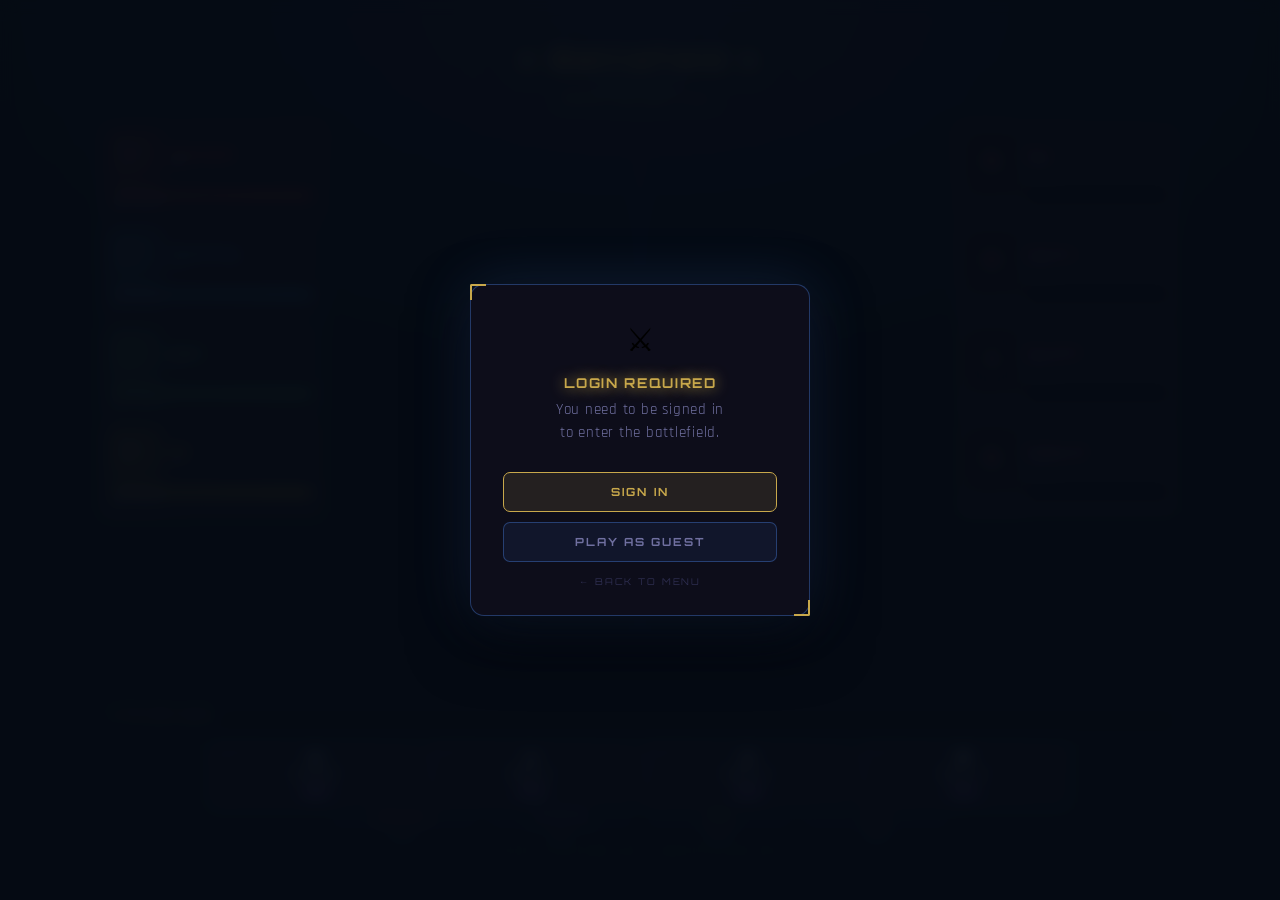
==== commit 3ddfd20e: "Final Commit" ====
--- a/game.html
+++ b/game.html
@@ -8,6 +8,11 @@
   <link rel="stylesheet" href="https://cdn.jsdelivr.net/npm/bootstrap-icons@1.11.3/font/bootstrap-icons.min.css">
   <link rel="stylesheet" href="https://cdnjs.cloudflare.com/ajax/libs/font-awesome/6.5.2/css/all.min.css">
   <link rel="stylesheet" href="style.css">
+  <style>
+        body {
+         overflow: hidden;
+        }
+     </style>
   
 </head>
 <body>
@@ -201,6 +206,9 @@
   <div id="xp-footer">⬡ Earn 1 XP per attack used &nbsp;·&nbsp; Spend XP to unlock skills</div>
 
 
+
+<script src="storage.js"></script>
 <script src="script.js"></script>
+ 
 </body>
 </html>
--- a/style.css
+++ b/style.css
@@ -47,6 +47,7 @@
    BODY — fullscreen, no scroll for game page
    ══════════════════════════════════════════ */
 body {
+ 
   min-height: 100vh;
   display: flex;
   flex-direction: column;
@@ -54,6 +55,7 @@
   justify-content: center;
   background-color: var(--dark);
   background-image:
+  
     radial-gradient(
       ellipse 80% 60% at 50% 0%,
       rgba(79, 142, 247, 0.15) 0%,
@@ -621,8 +623,8 @@
 
 /* ── Portrait box — spacing between image and border ── */
 .static-portrait {
-  width: 70px;
-  height: 60px;
+  width: 50px;
+  height: 55px;
   border-radius: 8px;
   background: rgba(0,0,0,0.4);
   border: 1px solid rgba(255,255,255,0.1);
